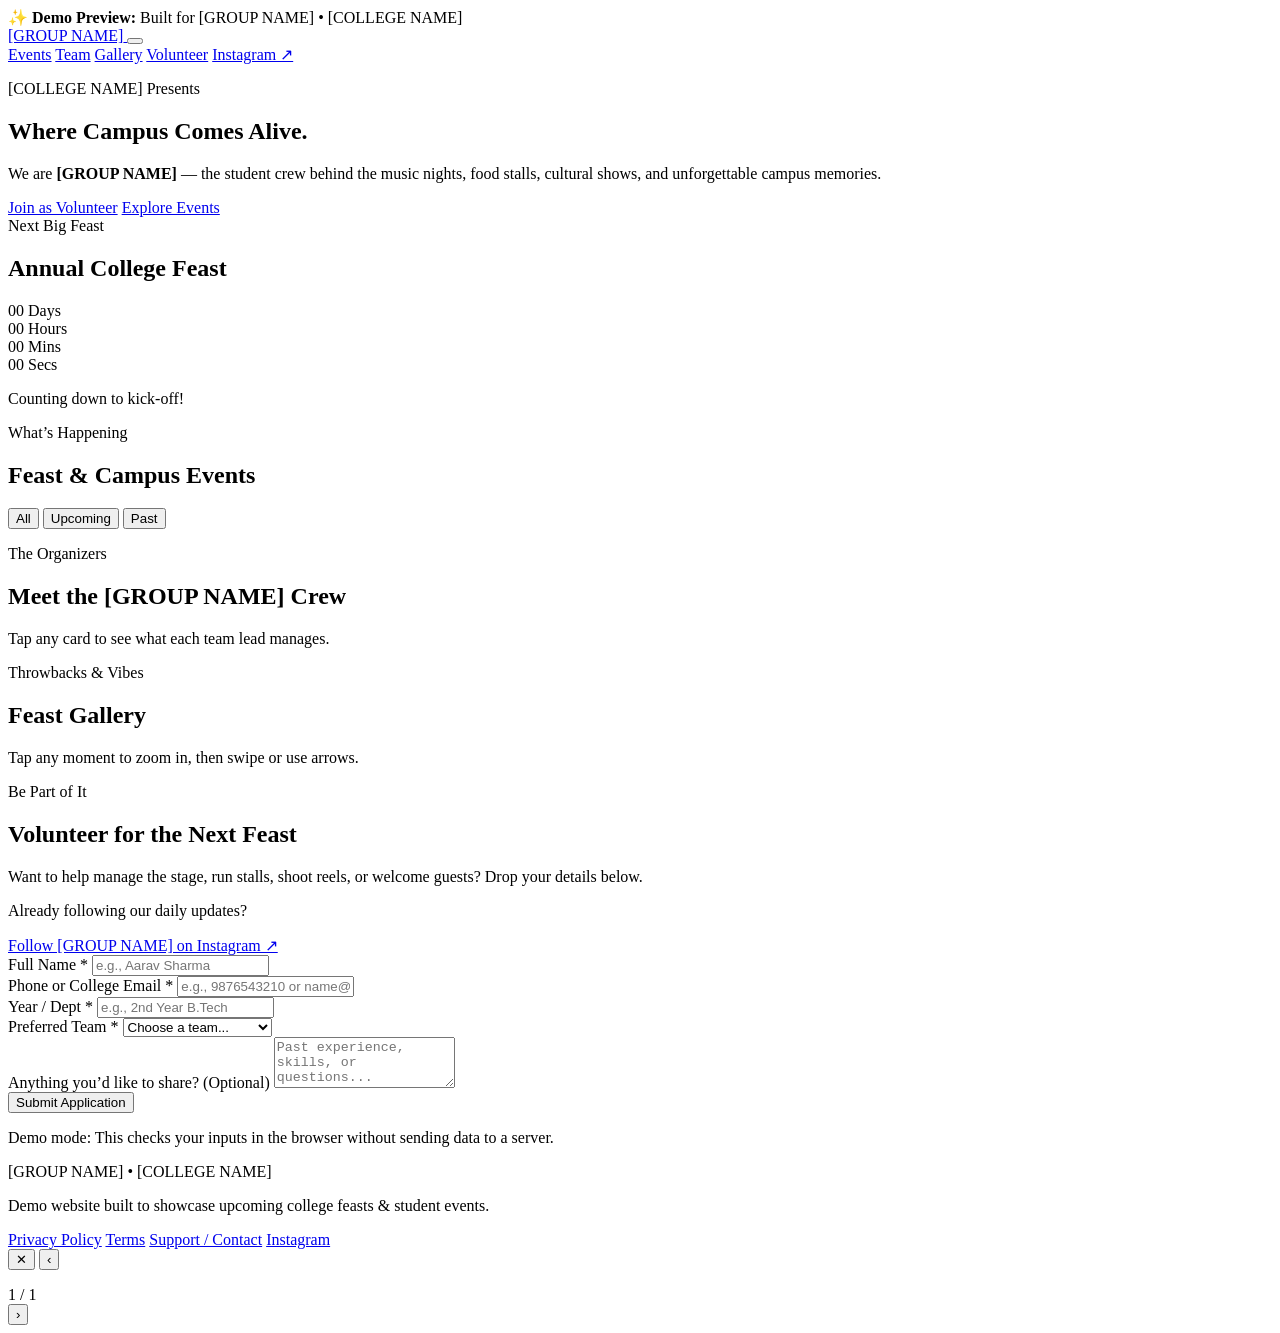
==== index.html @ ac1dd759 "Add initial HTML structure for demo website" ====
<!DOCTYPE html>
<html lang="en">
<head>
  <!-- Basic setup so text and emojis display properly on all devices -->
  <meta charset="UTF-8" />
  <!-- Makes the website fit phone screens properly (mobile-first!) -->
  <meta name="viewport" content="width=device-width, initial-scale=1.0" />
  <title>[GROUP NAME] — [COLLEGE NAME] Feast &amp; Events (Demo)</title>
  <meta name="description" content="Official demo website for [GROUP NAME] at [COLLEGE NAME]. Explore upcoming college feast events, team, gallery, and volunteer sign-ups." />

  <!-- Free Google Fonts: "Syne" for bold festival headings, "Plus Jakarta Sans" for clean reading -->
  <link rel="preconnect" href="https://fonts.googleapis.com" />
  <link rel="preconnect" href="https://fonts.gstatic.com" crossorigin />
  <link href="https://fonts.googleapis.com/css2?family=Plus+Jakarta+Sans:wght@400;500;600;700&family=Syne:wght@700;800&display=swap" rel="stylesheet" />

  <!-- Connects our design & colors file (we will create this next!) -->
  <link rel="stylesheet" href="style.css" />
</head>
<body>

  <!-- Small banner at the very top letting seniors know this is a demo -->
  <div class="demo-banner" role="note">
    <span>✨ <strong>Demo Preview:</strong> Built for [GROUP NAME] • [COLLEGE NAME]</span>
  </div>

  <!-- Top Navigation Bar -->
  <header class="site-header">
    <div class="container nav-container">
      <a href="#top" class="brand">
        <span class="brand-dot" aria-hidden="true"></span>
        <span>[GROUP NAME]</span>
      </a>

      <!-- Hamburger button (only visible on small phone screens) -->
      <button
        id="nav-toggle"
        class="nav-toggle"
        type="button"
        aria-expanded="false"
        aria-controls="main-nav"
        aria-label="Open navigation menu"
      >
        <span></span>
        <span></span>
        <span></span>
      </button>

      <!-- Navigation Links -->
      <nav id="main-nav" class="main-nav" aria-label="Main navigation">
        <a href="#events">Events</a>
        <a href="#team">Team</a>
        <a href="#gallery">Gallery</a>
        <a href="#volunteer">Volunteer</a>
        <a id="nav-ig-link" class="btn btn-sm btn-instagram" href="#" target="_blank" rel="noopener noreferrer">
          Instagram ↗
        </a>
      </nav>
    </div>
  </header>

  <main id="top">

    <!-- 1. HERO SECTION + COUNTDOWN -->
    <section class="hero">
      <div class="container hero-grid">
        <div class="hero-content reveal">
          <p class="eyebrow">[COLLEGE NAME] Presents</p>
          <h1>Where Campus Comes Alive.</h1>
          <p class="hero-subtitle">
            We are <strong>[GROUP NAME]</strong> — the student crew behind the music nights, food stalls, cultural shows, and unforgettable campus memories.
          </p>

          <div class="hero-actions">
            <a href="#volunteer" class="btn btn-primary">Join as Volunteer</a>
            <a href="#events" class="btn btn-outline-light">Explore Events</a>
          </div>
        </div>

        <!-- Countdown Card (Date comes from data.js!) -->
        <div class="countdown-card reveal" aria-live="polite">
          <span class="countdown-badge">Next Big Feast</span>
          <h2 id="countdown-event-name">Annual College Feast</h2>

          <div class="countdown-grid">
            <div class="time-box">
              <span id="cd-days" class="time-num">00</span>
              <span class="time-label">Days</span>
            </div>
            <div class="time-box">
              <span id="cd-hours" class="time-num">00</span>
              <span class="time-label">Hours</span>
            </div>
            <div class="time-box">
              <span id="cd-minutes" class="time-num">00</span>
              <span class="time-label">Mins</span>
            </div>
            <div class="time-box">
              <span id="cd-seconds" class="time-num">00</span>
              <span class="time-label">Secs</span>
            </div>
          </div>

          <p id="countdown-status" class="countdown-status">Counting down to kick-off!</p>
        </div>
      </div>
    </section>

    <!-- 2. ANIMATED STATS BAR (Numbers come from data.js!) -->
    <section class="stats-section" aria-label="Feast highlights">
      <div class="container">
        <div id="stats-grid" class="stats-grid">
          <!-- JavaScript fills these animated counters from data.js -->
        </div>
      </div>
    </section>

    <!-- 3. EVENTS SECTION (Cards + Upcoming/Past Filter) -->
    <section id="events" class="section">
      <div class="container">
        <div class="section-header reveal">
          <div>
            <p class="section-tag">What’s Happening</p>
            <h2>Feast &amp; Campus Events</h2>
          </div>

          <!-- Filter Buttons -->
          <div class="filter-bar" role="group" aria-label="Filter events">
            <button class="filter-btn active" type="button" data-filter="all">All</button>
            <button class="filter-btn" type="button" data-filter="upcoming">Upcoming</button>
            <button class="filter-btn" type="button" data-filter="past">Past</button>
          </div>
        </div>

        <div id="events-grid" class="events-grid">
          <!-- JavaScript fills event cards here from data.js -->
        </div>
      </div>
    </section>

    <!-- 4. TEAM SECTION (Tap or Click to Expand/Flip) -->
    <section id="team" class="section section-tinted">
      <div class="container">
        <div class="section-header reveal">
          <div>
            <p class="section-tag">The Organizers</p>
            <h2>Meet the [GROUP NAME] Crew</h2>
            <p class="section-desc">Tap any card to see what each team lead manages.</p>
          </div>
        </div>

        <div id="team-grid" class="team-grid">
          <!-- JavaScript fills team cards here from data.js -->
        </div>
      </div>
    </section>

    <!-- 5. GALLERY SECTION (Tap to open Lightbox) -->
    <section id="gallery" class="section">
      <div class="container">
        <div class="section-header reveal">
          <div>
            <p class="section-tag">Throwbacks &amp; Vibes</p>
            <h2>Feast Gallery</h2>
            <p class="section-desc">Tap any moment to zoom in, then swipe or use arrows.</p>
          </div>
        </div>

        <div id="gallery-grid" class="gallery-grid">
          <!-- JavaScript fills gallery tiles here from data.js -->
        </div>
      </div>
    </section>

    <!-- 6. VOLUNTEER / REGISTRATION FORM -->
    <section id="volunteer" class="section section-dark">
      <div class="container volunteer-layout">
        <div class="volunteer-info reveal">
          <p class="section-tag">Be Part of It</p>
          <h2>Volunteer for the Next Feast</h2>
          <p>
            Want to help manage the stage, run stalls, shoot reels, or welcome guests? Drop your details below.
          </p>
          <div class="ig-callout">
            <p>Already following our daily updates?</p>
            <a id="section-ig-link" class="btn btn-instagram" href="#" target="_blank" rel="noopener noreferrer">
              Follow [GROUP NAME] on Instagram ↗
            </a>
          </div>
        </div>

        <div class="form-card reveal">
          <!-- Front-end demo form (validated by script.js) -->
          <form id="volunteer-form" class="volunteer-form" novalidate>
            <div class="form-group">
              <label for="vol-name">Full Name *</label>
              <input id="vol-name" name="name" type="text" placeholder="e.g., Aarav Sharma" required />
              <span id="err-name" class="error-msg" aria-live="polite"></span>
            </div>

            <div class="form-group">
              <label for="vol-contact">Phone or College Email *</label>
              <input id="vol-contact" name="contact" type="text" placeholder="e.g., 9876543210 or name@college.edu" required />
              <span id="err-contact" class="error-msg" aria-live="polite"></span>
            </div>

            <div class="form-row">
              <div class="form-group">
                <label for="vol-year">Year / Dept *</label>
                <input id="vol-year" name="year" type="text" placeholder="e.g., 2nd Year B.Tech" required />
                <span id="err-year" class="error-msg" aria-live="polite"></span>
              </div>

              <div class="form-group">
                <label for="vol-role">Preferred Team *</label>
                <select id="vol-role" name="role" required>
                  <option value="">Choose a team...</option>
                  <option value="Stage & Sound">Stage &amp; Sound</option>
                  <option value="Food & Stalls">Food &amp; Stalls</option>
                  <option value="Social Media & Reels">Social Media &amp; Reels</option>
                  <option value="Logistics & Crowd">Logistics &amp; Crowd</option>
                </select>
                <span id="err-role" class="error-msg" aria-live="polite"></span>
              </div>
            </div>

            <div class="form-group">
              <label for="vol-notes">Anything you’d like to share? (Optional)</label>
              <textarea id="vol-notes" name="notes" rows="3" placeholder="Past experience, skills, or questions..."></textarea>
            </div>

            <button type="submit" class="btn btn-primary btn-full">Submit Application</button>
            <p class="form-note">Demo mode: This checks your inputs in the browser without sending data to a server.</p>
          </form>

          <!-- Success screen shown after valid submission -->
          <div id="form-success" class="form-success" hidden>
            <div class="success-icon" aria-hidden="true">✓</div>
            <h3>You’re on the Demo List!</h3>
            <p id="success-message">Thanks for volunteering with [GROUP NAME].</p>
            <button id="reset-form-btn" type="button" class="btn btn-outline-dark">Submit Another Response</button>
          </div>
        </div>
      </div>
    </section>

  </main>

  <!-- FOOTER -->
  <footer class="site-footer">
    <div class="container footer-grid">
      <div>
        <p class="footer-brand">[GROUP NAME] • [COLLEGE NAME]</p>
        <p class="footer-copy">Demo website built to showcase upcoming college feasts &amp; student events.</p>
      </div>

      <div class="footer-links">
        <a href="privacy.html">Privacy Policy</a>
        <a href="terms.html">Terms</a>
        <a href="support.html">Support / Contact</a>
        <a id="footer-ig-link" href="#" target="_blank" rel="noopener noreferrer">Instagram</a>
      </div>
    </div>
  </footer>

  <!-- LIGHTBOX MODAL (Hidden until a gallery photo is tapped) -->
  <div id="lightbox" class="lightbox" aria-hidden="true" role="dialog" aria-modal="true" aria-label="Gallery photo viewer">
    <button id="lightbox-close" class="lightbox-close" type="button" aria-label="Close photo viewer">✕</button>
    <button id="lightbox-prev" class="lightbox-nav lightbox-prev" type="button" aria-label="Previous photo">‹</button>

    <div class="lightbox-stage">
      <div id="lightbox-media" class="lightbox-media"></div>
      <div class="lightbox-info">
        <p id="lightbox-caption" class="lightbox-caption"></p>
        <span id="lightbox-counter" class="lightbox-counter">1 / 1</span>
      </div>
    </div>

    <button id="lightbox-next" class="lightbox-nav lightbox-next" type="button" aria-label="Next photo">›</button>
  </div>

  <!-- Scripts loaded at the bottom so the page shows up quickly first! -->
  <script src="data.js"></script>
  <script src="script.js"></script>
</body>
</html>
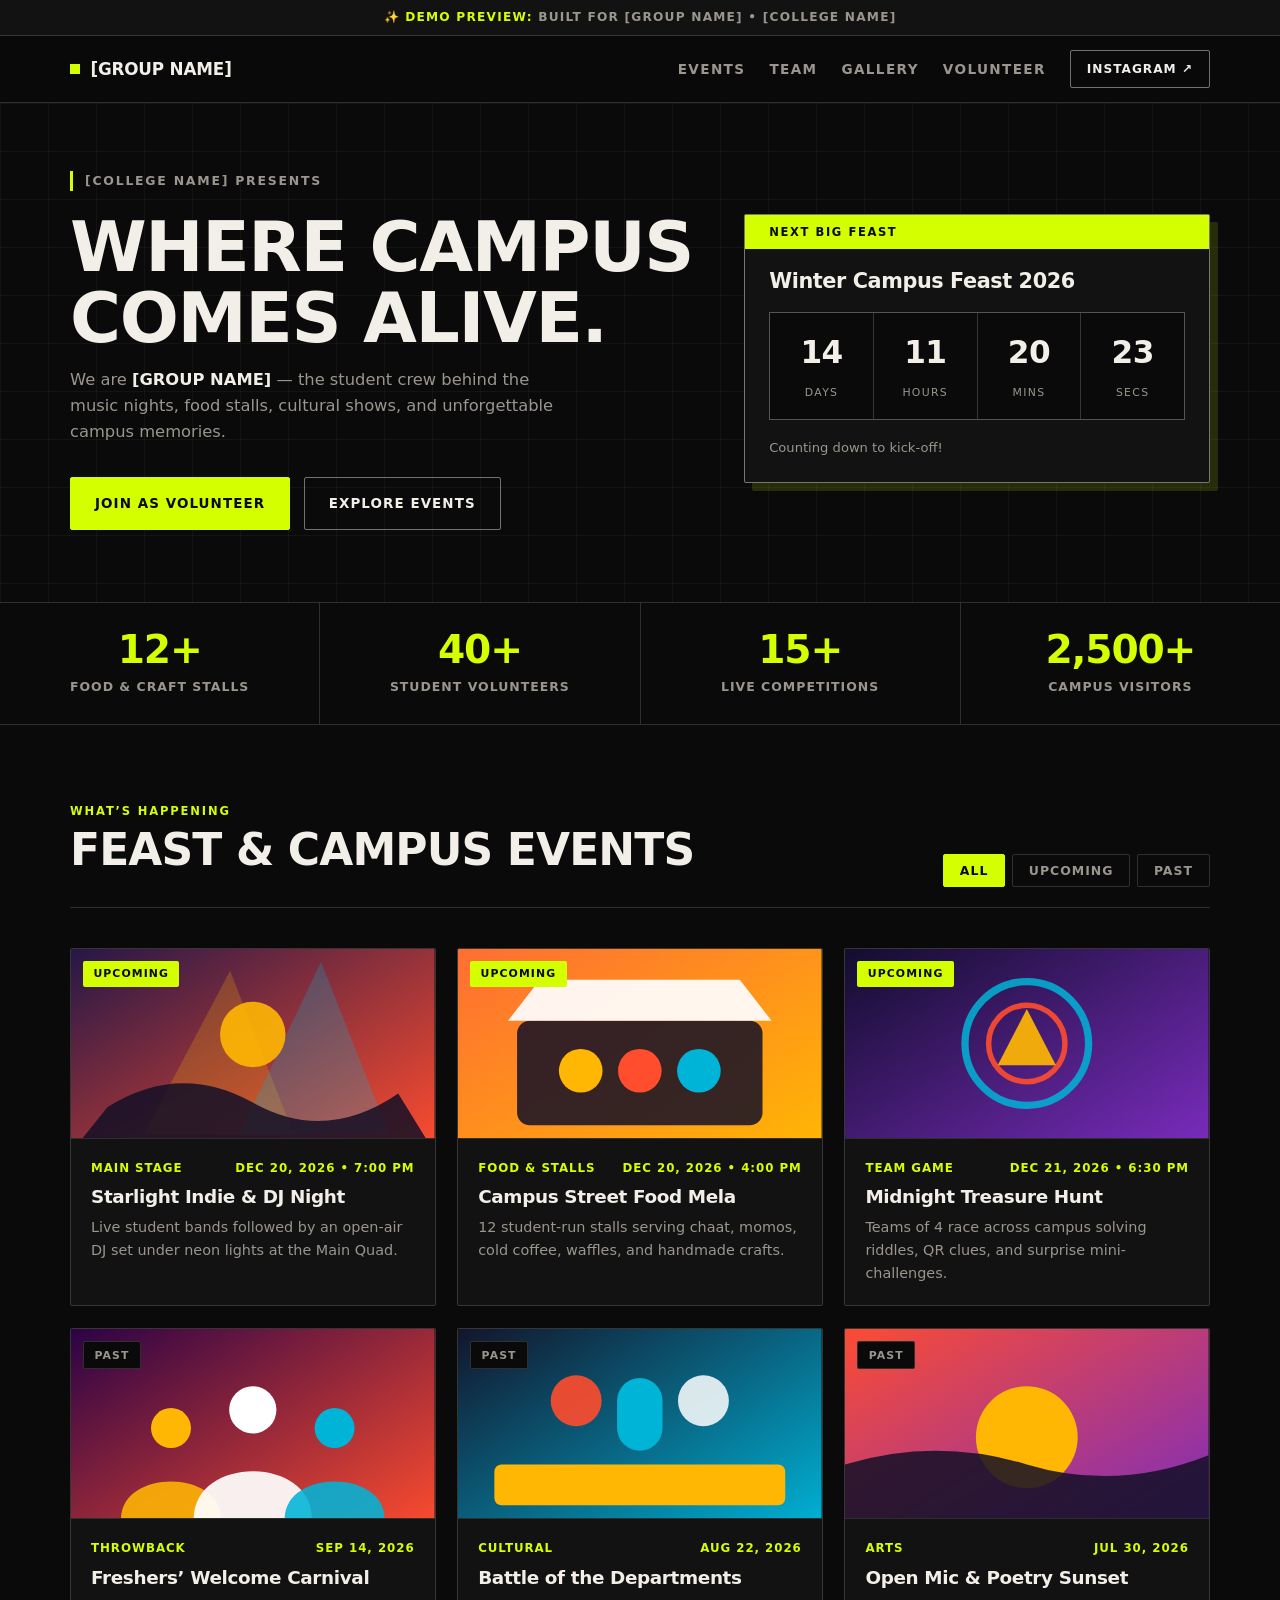
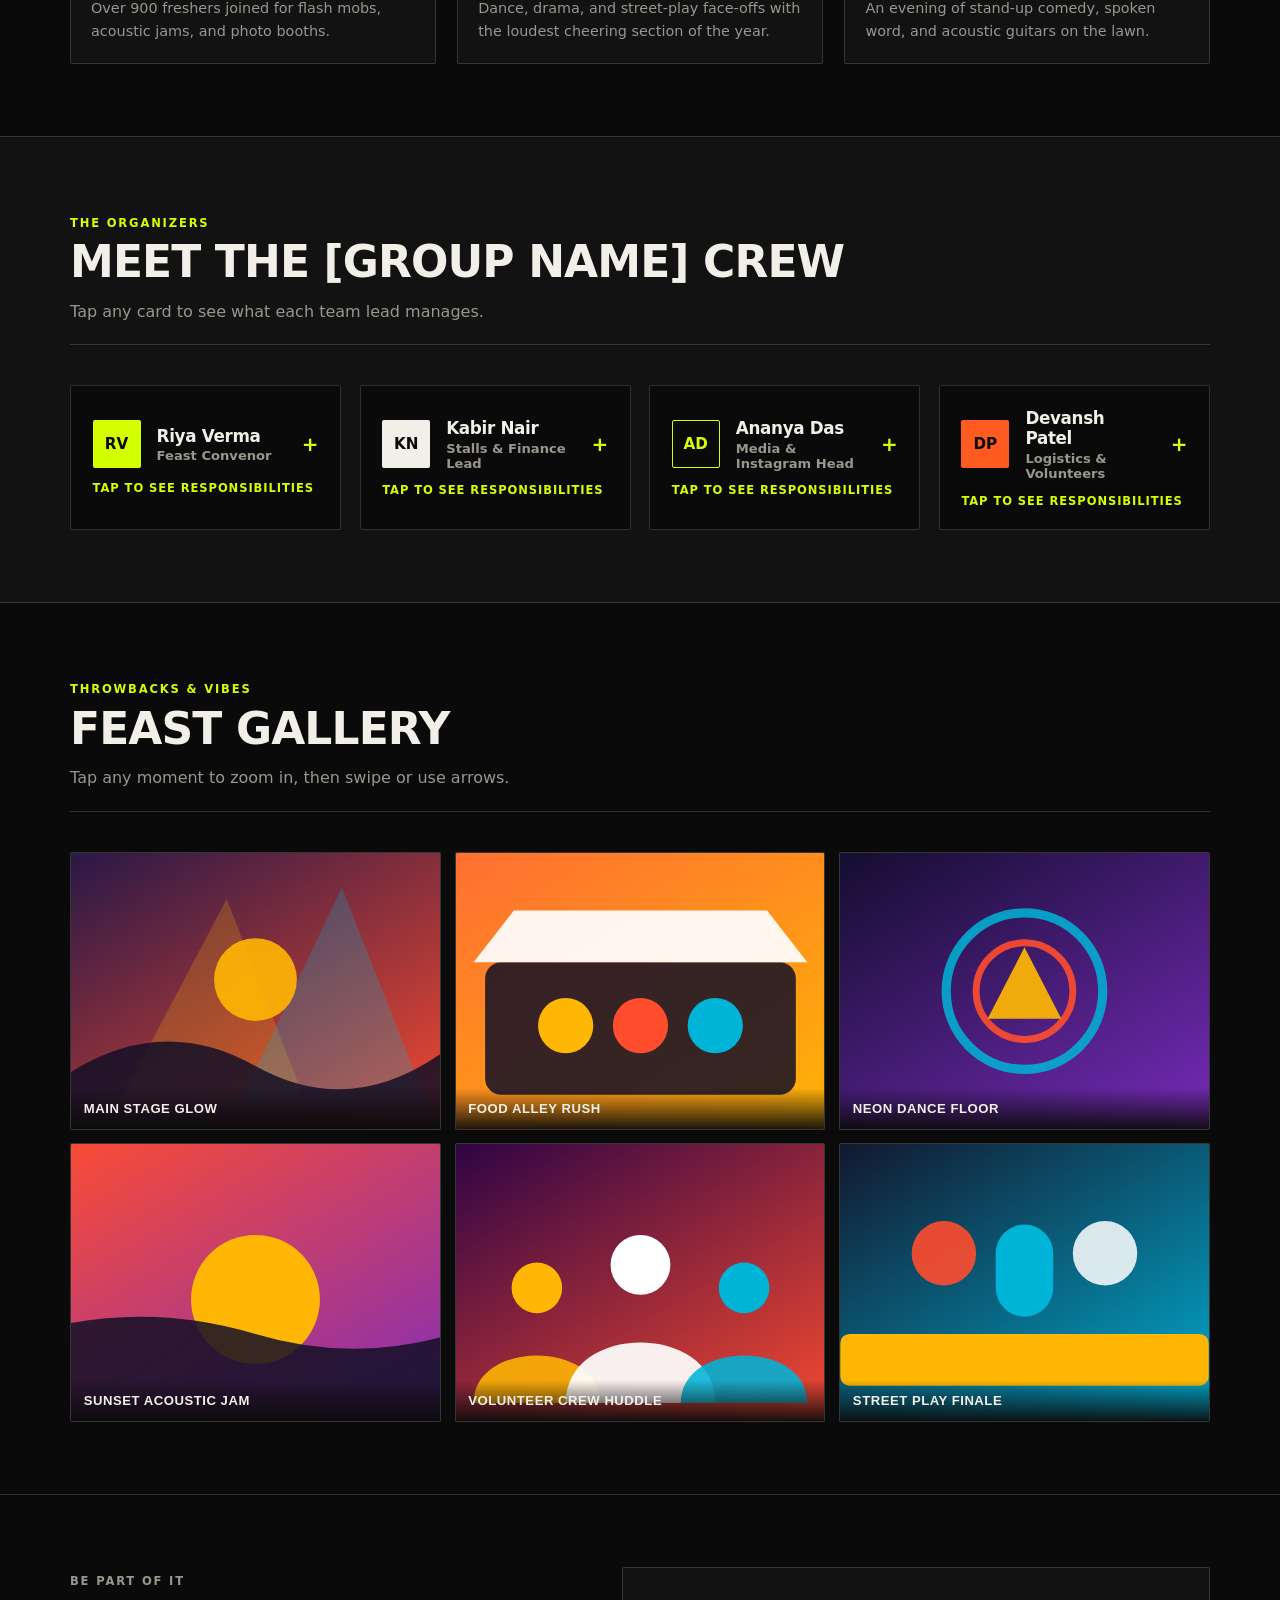
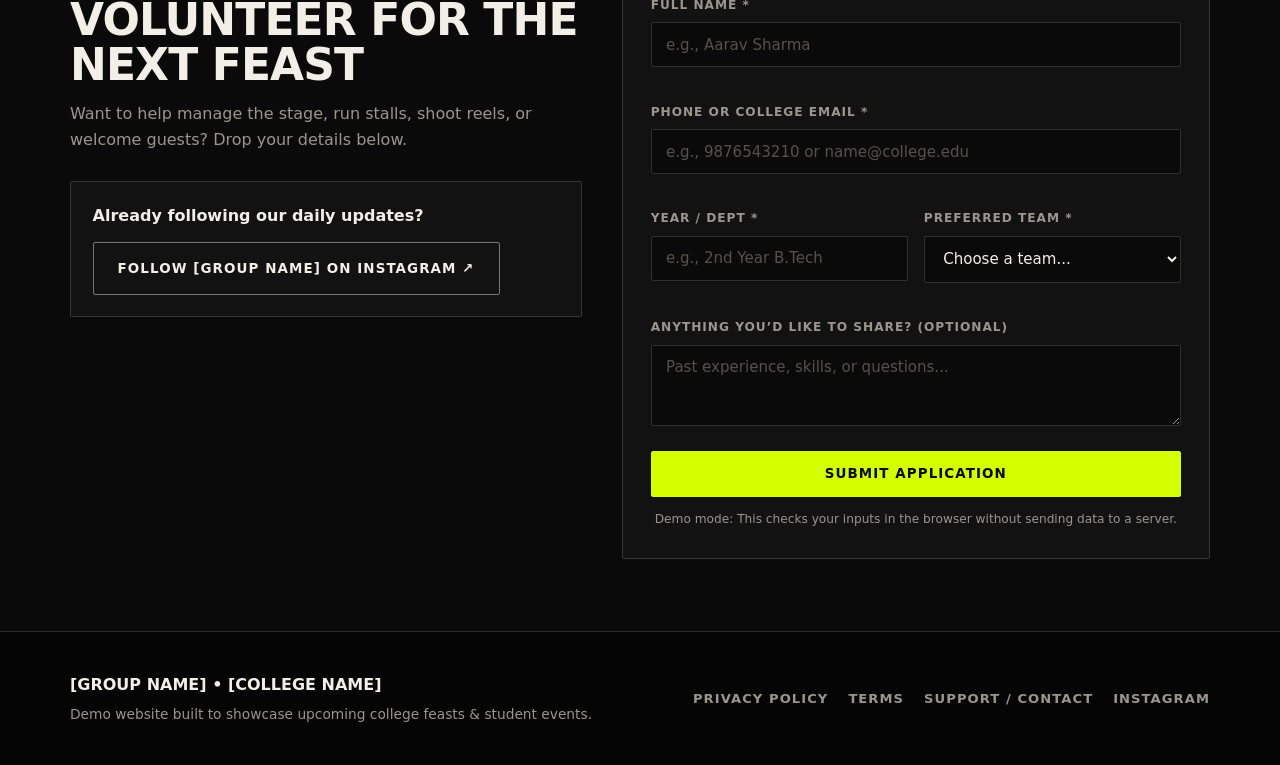
==== commit 0f6213ae: "Update comments and font links in index.html" ====
--- a/index.html
+++ b/index.html
@@ -1,24 +1,21 @@
 <!DOCTYPE html>
 <html lang="en">
 <head>
-  <!-- Basic setup so text and emojis display properly on all devices -->
   <meta charset="UTF-8" />
-  <!-- Makes the website fit phone screens properly (mobile-first!) -->
   <meta name="viewport" content="width=device-width, initial-scale=1.0" />
   <title>[GROUP NAME] — [COLLEGE NAME] Feast &amp; Events (Demo)</title>
   <meta name="description" content="Official demo website for [GROUP NAME] at [COLLEGE NAME]. Explore upcoming college feast events, team, gallery, and volunteer sign-ups." />
 
-  <!-- Free Google Fonts: "Syne" for bold festival headings, "Plus Jakarta Sans" for clean reading -->
+  <!-- Free Google Fonts: Bricolage Grotesque (bold & readable headlines) + DM Sans (clean body) -->
   <link rel="preconnect" href="https://fonts.googleapis.com" />
   <link rel="preconnect" href="https://fonts.gstatic.com" crossorigin />
-  <link href="https://fonts.googleapis.com/css2?family=Plus+Jakarta+Sans:wght@400;500;600;700&family=Syne:wght@700;800&display=swap" rel="stylesheet" />
-
-  <!-- Connects our design & colors file (we will create this next!) -->
+  <link href="https://fonts.googleapis.com/css2?family=Bricolage+Grotesque:wght@700;800&family=DM+Sans:wght@400;500;700&display=swap" rel="stylesheet" />
+
   <link rel="stylesheet" href="style.css" />
 </head>
 <body>
 
-  <!-- Small banner at the very top letting seniors know this is a demo -->
+  <!-- Top Demo Banner -->
   <div class="demo-banner" role="note">
     <span>✨ <strong>Demo Preview:</strong> Built for [GROUP NAME] • [COLLEGE NAME]</span>
   </div>
@@ -31,7 +28,6 @@
         <span>[GROUP NAME]</span>
       </a>
 
-      <!-- Hamburger button (only visible on small phone screens) -->
       <button
         id="nav-toggle"
         class="nav-toggle"
@@ -45,7 +41,6 @@
         <span></span>
       </button>
 
-      <!-- Navigation Links -->
       <nav id="main-nav" class="main-nav" aria-label="Main navigation">
         <a href="#events">Events</a>
         <a href="#team">Team</a>
@@ -76,7 +71,6 @@
           </div>
         </div>
 
-        <!-- Countdown Card (Date comes from data.js!) -->
         <div class="countdown-card reveal" aria-live="polite">
           <span class="countdown-badge">Next Big Feast</span>
           <h2 id="countdown-event-name">Annual College Feast</h2>
@@ -105,16 +99,14 @@
       </div>
     </section>
 
-    <!-- 2. ANIMATED STATS BAR (Numbers come from data.js!) -->
+    <!-- 2. ANIMATED STATS BAR -->
     <section class="stats-section" aria-label="Feast highlights">
       <div class="container">
-        <div id="stats-grid" class="stats-grid">
-          <!-- JavaScript fills these animated counters from data.js -->
-        </div>
-      </div>
-    </section>
-
-    <!-- 3. EVENTS SECTION (Cards + Upcoming/Past Filter) -->
+        <div id="stats-grid" class="stats-grid"></div>
+      </div>
+    </section>
+
+    <!-- 3. EVENTS SECTION -->
     <section id="events" class="section">
       <div class="container">
         <div class="section-header reveal">
@@ -123,7 +115,6 @@
             <h2>Feast &amp; Campus Events</h2>
           </div>
 
-          <!-- Filter Buttons -->
           <div class="filter-bar" role="group" aria-label="Filter events">
             <button class="filter-btn active" type="button" data-filter="all">All</button>
             <button class="filter-btn" type="button" data-filter="upcoming">Upcoming</button>
@@ -131,13 +122,11 @@
           </div>
         </div>
 
-        <div id="events-grid" class="events-grid">
-          <!-- JavaScript fills event cards here from data.js -->
-        </div>
-      </div>
-    </section>
-
-    <!-- 4. TEAM SECTION (Tap or Click to Expand/Flip) -->
+        <div id="events-grid" class="events-grid"></div>
+      </div>
+    </section>
+
+    <!-- 4. TEAM SECTION -->
     <section id="team" class="section section-tinted">
       <div class="container">
         <div class="section-header reveal">
@@ -148,13 +137,11 @@
           </div>
         </div>
 
-        <div id="team-grid" class="team-grid">
-          <!-- JavaScript fills team cards here from data.js -->
-        </div>
-      </div>
-    </section>
-
-    <!-- 5. GALLERY SECTION (Tap to open Lightbox) -->
+        <div id="team-grid" class="team-grid"></div>
+      </div>
+    </section>
+
+    <!-- 5. GALLERY SECTION -->
     <section id="gallery" class="section">
       <div class="container">
         <div class="section-header reveal">
@@ -165,13 +152,11 @@
           </div>
         </div>
 
-        <div id="gallery-grid" class="gallery-grid">
-          <!-- JavaScript fills gallery tiles here from data.js -->
-        </div>
-      </div>
-    </section>
-
-    <!-- 6. VOLUNTEER / REGISTRATION FORM -->
+        <div id="gallery-grid" class="gallery-grid"></div>
+      </div>
+    </section>
+
+    <!-- 6. VOLUNTEER FORM -->
     <section id="volunteer" class="section section-dark">
       <div class="container volunteer-layout">
         <div class="volunteer-info reveal">
@@ -189,7 +174,6 @@
         </div>
 
         <div class="form-card reveal">
-          <!-- Front-end demo form (validated by script.js) -->
           <form id="volunteer-form" class="volunteer-form" novalidate>
             <div class="form-group">
               <label for="vol-name">Full Name *</label>
@@ -232,7 +216,6 @@
             <p class="form-note">Demo mode: This checks your inputs in the browser without sending data to a server.</p>
           </form>
 
-          <!-- Success screen shown after valid submission -->
           <div id="form-success" class="form-success" hidden>
             <div class="success-icon" aria-hidden="true">✓</div>
             <h3>You’re on the Demo List!</h3>
@@ -262,7 +245,7 @@
     </div>
   </footer>
 
-  <!-- LIGHTBOX MODAL (Hidden until a gallery photo is tapped) -->
+  <!-- LIGHTBOX MODAL -->
   <div id="lightbox" class="lightbox" aria-hidden="true" role="dialog" aria-modal="true" aria-label="Gallery photo viewer">
     <button id="lightbox-close" class="lightbox-close" type="button" aria-label="Close photo viewer">✕</button>
     <button id="lightbox-prev" class="lightbox-nav lightbox-prev" type="button" aria-label="Previous photo">‹</button>
@@ -278,7 +261,6 @@
     <button id="lightbox-next" class="lightbox-nav lightbox-next" type="button" aria-label="Next photo">›</button>
   </div>
 
-  <!-- Scripts loaded at the bottom so the page shows up quickly first! -->
   <script src="data.js"></script>
   <script src="script.js"></script>
 </body>
--- a/style.css
+++ b/style.css
@@ -0,0 +1,1169 @@
+/* =========================================================
+   1. EDITORIAL NIGHT POSTER VARIABLES
+   Matte Black + Bone White + Acid Volt (Zero AI Gradients!)
+   ========================================================= */
+:root {
+  /* Surfaces */
+  --bg-main: #0a0a0a;
+  --bg-surface: #121212;
+  --bg-elevated: #161616;
+
+  /* Ink */
+  --text-main: #f2efe9;
+  --text-muted: #9a968e;
+
+  /* Sharp Poster Accents */
+  --accent-volt: #d4ff00;
+  --accent-orange: #ff5a1f;
+  --accent-ice: #e4e4e7;
+  --accent-danger: #ff3b5c;
+
+  /* Architectural Hairline Borders */
+  --border: rgba(242, 239, 233, 0.16);
+  --border-strong: rgba(242, 239, 233, 0.45);
+
+  /* Typography */
+  --font-display: "Syne", system-ui, -apple-system, sans-serif;
+  --font-body: "Plus Jakarta Sans", system-ui, -apple-system, sans-serif;
+
+  /* Sharp Geometry */
+  --container-max: 1140px;
+  --section-pad: 4.5rem 0;
+  --radius: 2px;
+}
+
+/* =========================================================
+   2. RESET & BASE (Mobile-First)
+   ========================================================= */
+*,
+*::before,
+*::after {
+  box-sizing: border-box;
+}
+
+html {
+  scroll-behavior: smooth;
+}
+
+body {
+  margin: 0;
+  font-family: var(--font-body);
+  background-color: var(--bg-main);
+  color: var(--text-main);
+  line-height: 1.6;
+  -webkit-font-smoothing: antialiased;
+}
+
+img,
+svg {
+  display: block;
+  max-width: 100%;
+}
+
+h1, h2 {
+  font-family: var(--font-display);
+  font-weight: 800;
+  text-transform: uppercase;
+  letter-spacing: -0.02em;
+  line-height: 1.02;
+  margin: 0 0 0.85rem;
+}
+
+h3, h4 {
+  font-family: var(--font-body);
+  font-weight: 700;
+  letter-spacing: -0.02em;
+  line-height: 1.2;
+  margin: 0 0 0.5rem;
+}
+
+p {
+  margin: 0 0 1rem;
+}
+
+a {
+  color: inherit;
+}
+
+.container {
+  width: min(92%, var(--container-max));
+  margin: 0 auto;
+}
+
+.section {
+  padding: var(--section-pad);
+}
+
+.section-tinted {
+  background-color: var(--bg-surface);
+  border-top: 1px solid var(--border);
+  border-bottom: 1px solid var(--border);
+}
+
+.section-dark {
+  background-color: var(--bg-main);
+  border-top: 1px solid var(--border);
+}
+
+.section-header {
+  display: flex;
+  flex-direction: column;
+  gap: 1.25rem;
+  margin-bottom: 2.5rem;
+  padding-bottom: 1.25rem;
+  border-bottom: 1px solid var(--border);
+}
+
+.section-tag {
+  display: inline-block;
+  font-size: 0.72rem;
+  font-weight: 700;
+  text-transform: uppercase;
+  letter-spacing: 0.16em;
+  color: var(--accent-volt);
+  margin-bottom: 0.5rem;
+}
+
+.section-header h2,
+.volunteer-info h2 {
+  font-size: clamp(1.85rem, 4vw, 2.75rem);
+}
+
+.section-desc {
+  color: var(--text-muted);
+  margin: 0;
+}
+
+/* =========================================================
+   3. DEMO STRIP & SHARP NAVBAR
+   ========================================================= */
+.demo-banner {
+  background: var(--bg-surface);
+  border-bottom: 1px solid var(--border);
+  color: var(--text-muted);
+  text-align: center;
+  font-size: 0.76rem;
+  text-transform: uppercase;
+  letter-spacing: 0.1em;
+  padding: 0.5rem 1rem;
+  font-weight: 600;
+}
+
+.demo-banner strong {
+  color: var(--accent-volt);
+}
+
+.site-header {
+  position: sticky;
+  top: 0;
+  z-index: 50;
+  background: rgba(10, 10, 10, 0.94);
+  backdrop-filter: blur(10px);
+  border-bottom: 1px solid var(--border);
+}
+
+.nav-container {
+  display: flex;
+  align-items: center;
+  justify-content: space-between;
+  min-height: 66px;
+  position: relative;
+}
+
+.brand {
+  display: inline-flex;
+  align-items: center;
+  gap: 0.65rem;
+  text-decoration: none;
+  font-family: var(--font-display);
+  font-weight: 800;
+  font-size: 1.05rem;
+  letter-spacing: -0.01em;
+  text-transform: uppercase;
+}
+
+.brand-dot {
+  width: 10px;
+  height: 10px;
+  border-radius: 0;
+  background: var(--accent-volt);
+}
+
+.nav-toggle {
+  display: flex;
+  flex-direction: column;
+  justify-content: center;
+  gap: 5px;
+  width: 42px;
+  height: 42px;
+  padding: 9px;
+  background: transparent;
+  border: 1px solid var(--border);
+  border-radius: var(--radius);
+  cursor: pointer;
+}
+
+.nav-toggle span {
+  display: block;
+  width: 100%;
+  height: 1.5px;
+  background: var(--text-main);
+  transition: transform 0.25s ease, opacity 0.25s ease;
+}
+
+.main-nav {
+  display: none;
+  position: absolute;
+  top: calc(100% + 1px);
+  left: 0;
+  right: 0;
+  flex-direction: column;
+  gap: 0.85rem;
+  padding: 1.25rem;
+  background: var(--bg-surface);
+  border: 1px solid var(--border);
+}
+
+.main-nav.open {
+  display: flex;
+}
+
+.main-nav a:not(.btn) {
+  text-decoration: none;
+  font-weight: 600;
+  font-size: 0.85rem;
+  text-transform: uppercase;
+  letter-spacing: 0.1em;
+  color: var(--text-muted);
+  transition: color 0.2s ease;
+}
+
+.main-nav a:not(.btn):hover {
+  color: var(--accent-volt);
+}
+
+/* =========================================================
+   4. SHARP EDITORIAL BUTTONS
+   ========================================================= */
+.btn {
+  display: inline-flex;
+  align-items: center;
+  justify-content: center;
+  gap: 0.5rem;
+  padding: 0.9rem 1.5rem;
+  border-radius: var(--radius);
+  font-family: var(--font-body);
+  font-weight: 700;
+  font-size: 0.84rem;
+  text-transform: uppercase;
+  letter-spacing: 0.08em;
+  text-decoration: none;
+  border: 1px solid transparent;
+  cursor: pointer;
+  transition: transform 0.18s ease, background-color 0.18s ease, color 0.18s ease, border-color 0.18s ease;
+}
+
+.btn:hover,
+.btn:focus-visible {
+  transform: translate(-2px, -2px);
+}
+
+.btn:active {
+  transform: translate(0, 0);
+}
+
+.btn-sm {
+  padding: 0.52rem 1rem;
+  font-size: 0.76rem;
+}
+
+.btn-full {
+  width: 100%;
+}
+
+.btn-primary {
+  background-color: var(--accent-volt);
+  color: #0a0a0a;
+  border-color: var(--accent-volt);
+}
+
+.btn-primary:hover {
+  background-color: #e4ff4d;
+}
+
+.btn-outline-light,
+.btn-outline-dark {
+  border-color: var(--border-strong);
+  color: var(--text-main);
+  background: transparent;
+}
+
+.btn-outline-light:hover,
+.btn-outline-dark:hover {
+  border-color: var(--accent-volt);
+  color: var(--accent-volt);
+}
+
+.btn-instagram {
+  background: transparent;
+  border-color: var(--border-strong);
+  color: var(--text-main);
+}
+
+.btn-instagram:hover {
+  background: var(--text-main);
+  color: #0a0a0a;
+}
+
+/* =========================================================
+   5. HERO (Architectural Grid + Ticket-Stub Countdown)
+   ========================================================= */
+.hero {
+  background-color: var(--bg-main);
+  background-image:
+    linear-gradient(to right, rgba(242, 239, 233, 0.04) 1px, transparent 1px),
+    linear-gradient(to bottom, rgba(242, 239, 233, 0.04) 1px, transparent 1px);
+  background-size: 48px 48px;
+  padding: 4rem 0 4.5rem;
+  border-bottom: 1px solid var(--border);
+}
+
+.hero-grid {
+  display: grid;
+  gap: 2.75rem;
+  align-items: center;
+}
+
+.eyebrow {
+  display: inline-block;
+  border-left: 3px solid var(--accent-volt);
+  padding-left: 0.75rem;
+  color: var(--text-muted);
+  font-weight: 700;
+  font-size: 0.78rem;
+  text-transform: uppercase;
+  letter-spacing: 0.14em;
+  margin-bottom: 1.25rem;
+}
+
+.hero h1 {
+  font-size: clamp(2.5rem, 6.2vw, 4.35rem);
+  color: var(--text-main);
+}
+
+.hero-subtitle {
+  color: var(--text-muted);
+  font-size: 1.02rem;
+  max-width: 48ch;
+  margin-bottom: 2rem;
+}
+
+.hero-subtitle strong {
+  color: var(--text-main);
+}
+
+.hero-actions {
+  display: flex;
+  flex-wrap: wrap;
+  gap: 0.85rem;
+}
+
+/* Festival Pass / Ticket-Stub Countdown */
+.countdown-card {
+  background: var(--bg-surface);
+  border: 1px solid var(--border-strong);
+  border-radius: var(--radius);
+  padding: 1.5rem;
+  box-shadow: 8px 8px 0 rgba(212, 255, 0, 0.14);
+}
+
+.countdown-badge {
+  display: block;
+  background: var(--accent-volt);
+  color: #0a0a0a;
+  font-size: 0.72rem;
+  font-weight: 800;
+  text-transform: uppercase;
+  letter-spacing: 0.14em;
+  padding: 0.5rem 1.5rem;
+  margin: -1.5rem -1.5rem 1.35rem;
+}
+
+.countdown-card h2 {
+  font-family: var(--font-body);
+  text-transform: none;
+  font-size: 1.3rem;
+  font-weight: 700;
+  margin-bottom: 1.25rem;
+}
+
+.countdown-grid {
+  display: grid;
+  grid-template-columns: repeat(4, 1fr);
+  gap: 1px;
+  background: var(--border);
+  border: 1px solid var(--border);
+}
+
+.time-box {
+  background: var(--bg-main);
+  padding: 0.95rem 0.35rem;
+  text-align: center;
+}
+
+.time-num {
+  display: block;
+  font-size: clamp(1.4rem, 4vw, 1.95rem);
+  font-weight: 700;
+  letter-spacing: -0.02em;
+  font-variant-numeric: tabular-nums;
+  color: var(--text-main);
+}
+
+.time-label {
+  font-size: 0.68rem;
+  text-transform: uppercase;
+  letter-spacing: 0.12em;
+  color: var(--text-muted);
+}
+
+.countdown-status {
+  margin: 1.1rem 0 0;
+  font-size: 0.82rem;
+  color: var(--text-muted);
+}
+
+/* =========================================================
+   6. EDITORIAL STATS STRIP (No Floating SaaS Cards)
+   ========================================================= */
+.stats-section {
+  background: var(--bg-main);
+  border-bottom: 1px solid var(--border);
+}
+
+.stats-section .container {
+  width: 100%;
+  max-width: none;
+}
+
+.stats-grid {
+  display: grid;
+  grid-template-columns: repeat(2, 1fr);
+  gap: 1px;
+  background: var(--border);
+}
+
+.stat-card {
+  background: var(--bg-main);
+  padding: 1.65rem 1rem;
+  text-align: center;
+}
+
+.stat-number {
+  font-size: clamp(1.85rem, 4vw, 2.45rem);
+  font-weight: 700;
+  letter-spacing: -0.03em;
+  font-variant-numeric: tabular-nums;
+  color: var(--accent-volt);
+  line-height: 1.05;
+}
+
+.stat-label {
+  font-size: 0.78rem;
+  font-weight: 600;
+  text-transform: uppercase;
+  letter-spacing: 0.08em;
+  color: var(--text-muted);
+  margin-top: 0.45rem;
+}
+
+/* =========================================================
+   7. EVENTS SECTION & SHARP FILTERS
+   ========================================================= */
+.filter-bar {
+  display: inline-flex;
+  flex-wrap: wrap;
+  gap: 0.4rem;
+}
+
+.filter-btn {
+  padding: 0.5rem 1rem;
+  border-radius: var(--radius);
+  border: 1px solid var(--border);
+  background: transparent;
+  font-family: var(--font-body);
+  font-weight: 700;
+  font-size: 0.78rem;
+  text-transform: uppercase;
+  letter-spacing: 0.08em;
+  color: var(--text-muted);
+  cursor: pointer;
+  transition: background-color 0.2s ease, color 0.2s ease, border-color 0.2s ease;
+}
+
+.filter-btn:hover {
+  border-color: var(--text-main);
+  color: var(--text-main);
+}
+
+.filter-btn.active {
+  background: var(--accent-volt);
+  color: #0a0a0a;
+  border-color: var(--accent-volt);
+}
+
+.events-grid {
+  display: grid;
+  grid-template-columns: 1fr;
+  gap: 1.35rem;
+}
+
+.event-card {
+  background: var(--bg-surface);
+  border: 1px solid var(--border);
+  border-radius: var(--radius);
+  overflow: hidden;
+  transition: transform 0.2s ease, border-color 0.2s ease;
+}
+
+.event-card:hover {
+  transform: translateY(-4px);
+  border-color: var(--border-strong);
+}
+
+.event-media {
+  position: relative;
+  height: 190px;
+  overflow: hidden;
+  background: var(--bg-main);
+  border-bottom: 1px solid var(--border);
+}
+
+.event-media img,
+.event-media svg {
+  width: 100%;
+  height: 100%;
+  object-fit: cover;
+}
+
+.event-badge {
+  position: absolute;
+  top: 12px;
+  left: 12px;
+  padding: 0.28rem 0.65rem;
+  border-radius: var(--radius);
+  font-size: 0.68rem;
+  font-weight: 800;
+  text-transform: uppercase;
+  letter-spacing: 0.1em;
+  background: var(--accent-volt);
+  color: #0a0a0a;
+}
+
+.event-badge.is-past {
+  background: #0a0a0a;
+  color: var(--text-muted);
+  border: 1px solid var(--border);
+}
+
+.event-body {
+  padding: 1.25rem;
+}
+
+.event-meta {
+  display: flex;
+  justify-content: space-between;
+  align-items: center;
+  gap: 0.5rem;
+  font-size: 0.74rem;
+  font-weight: 700;
+  text-transform: uppercase;
+  letter-spacing: 0.08em;
+  color: var(--accent-volt);
+  margin-bottom: 0.55rem;
+}
+
+.event-body h3 {
+  font-size: 1.15rem;
+}
+
+.event-body p {
+  color: var(--text-muted);
+  font-size: 0.9rem;
+  margin: 0;
+}
+
+/* =========================================================
+   8. TEAM SECTION (Tap to Expand)
+   ========================================================= */
+.team-grid {
+  display: grid;
+  grid-template-columns: 1fr;
+  gap: 1.15rem;
+}
+
+.team-card {
+  width: 100%;
+  text-align: left;
+  background: var(--bg-main);
+  border: 1px solid var(--border);
+  border-radius: var(--radius);
+  padding: 1.35rem;
+  cursor: pointer;
+  font-family: var(--font-body);
+  color: var(--text-main);
+  transition: border-color 0.2s ease, transform 0.2s ease;
+}
+
+.team-card:hover {
+  transform: translateY(-2px);
+  border-color: var(--border-strong);
+}
+
+.team-top {
+  display: flex;
+  align-items: center;
+  gap: 1rem;
+}
+
+.team-avatar {
+  width: 48px;
+  height: 48px;
+  flex-shrink: 0;
+  border-radius: var(--radius);
+  display: grid;
+  place-items: center;
+  font-weight: 800;
+  font-size: 0.95rem;
+  background: var(--accent-volt);
+  color: #0a0a0a;
+}
+
+.team-avatar[data-accent="gold"] {
+  background: var(--text-main);
+  color: #0a0a0a;
+}
+
+.team-avatar[data-accent="teal"] {
+  background: transparent;
+  border: 1px solid var(--accent-volt);
+  color: var(--accent-volt);
+}
+
+.team-avatar[data-accent="violet"] {
+  background: var(--accent-orange);
+  color: #0a0a0a;
+}
+
+.team-heading {
+  flex: 1;
+}
+
+.team-heading h3 {
+  font-size: 1.05rem;
+  margin-bottom: 0.15rem;
+}
+
+.team-role {
+  font-size: 0.82rem;
+  font-weight: 600;
+  color: var(--text-muted);
+  margin: 0;
+}
+
+.team-toggle-icon {
+  font-size: 1.25rem;
+  font-weight: 600;
+  color: var(--accent-volt);
+  transition: transform 0.25s ease;
+}
+
+.team-card.is-open .team-toggle-icon {
+  transform: rotate(45deg);
+}
+
+.team-details {
+  display: none;
+  margin-top: 1rem;
+  padding-top: 0.9rem;
+  border-top: 1px dashed var(--border);
+  font-size: 0.88rem;
+  color: var(--text-muted);
+}
+
+.team-details strong {
+  color: var(--text-main);
+}
+
+.team-card.is-open .team-details {
+  display: block;
+  animation: fadeSlideIn 0.25s ease forwards;
+}
+
+.team-hint {
+  display: block;
+  margin-top: 0.8rem;
+  font-size: 0.72rem;
+  font-weight: 700;
+  text-transform: uppercase;
+  letter-spacing: 0.08em;
+  color: var(--accent-volt);
+}
+
+.team-card.is-open .team-hint {
+  display: none;
+}
+
+/* =========================================================
+   9. GALLERY & LIGHTBOX
+   ========================================================= */
+.gallery-grid {
+  display: grid;
+  grid-template-columns: repeat(2, 1fr);
+  gap: 0.85rem;
+}
+
+.gallery-card {
+  position: relative;
+  border: 1px solid var(--border);
+  padding: 0;
+  border-radius: var(--radius);
+  overflow: hidden;
+  aspect-ratio: 4 / 3;
+  cursor: pointer;
+  background: var(--bg-surface);
+}
+
+.gallery-card img,
+.gallery-card svg {
+  width: 100%;
+  height: 100%;
+  object-fit: cover;
+  transition: transform 0.35s ease;
+}
+
+.gallery-card:hover img,
+.gallery-card:hover svg {
+  transform: scale(1.05);
+}
+
+.gallery-overlay {
+  position: absolute;
+  inset: auto 0 0 0;
+  padding: 0.8rem;
+  background: linear-gradient(to top, rgba(10, 10, 10, 0.92), transparent);
+  color: var(--text-main);
+  text-align: left;
+  font-weight: 700;
+  font-size: 0.82rem;
+  text-transform: uppercase;
+  letter-spacing: 0.04em;
+}
+
+/* Lightbox Modal */
+.lightbox {
+  position: fixed;
+  inset: 0;
+  z-index: 100;
+  background: rgba(10, 10, 10, 0.96);
+  display: flex;
+  align-items: center;
+  justify-content: center;
+  padding: 1rem;
+  opacity: 0;
+  visibility: hidden;
+  transition: opacity 0.25s ease, visibility 0.25s ease;
+}
+
+.lightbox.is-open {
+  opacity: 1;
+  visibility: visible;
+}
+
+.lightbox-stage {
+  width: min(92vw, 760px);
+  text-align: center;
+  color: var(--text-main);
+}
+
+.lightbox-media {
+  border-radius: var(--radius);
+  overflow: hidden;
+  background: var(--bg-surface);
+  border: 1px solid var(--border);
+  aspect-ratio: 16 / 10;
+  display: flex;
+  align-items: center;
+  justify-content: center;
+}
+
+.lightbox-media img,
+.lightbox-media svg {
+  width: 100%;
+  height: 100%;
+  object-fit: contain;
+}
+
+.lightbox-info {
+  margin-top: 1rem;
+}
+
+.lightbox-caption {
+  margin: 0 0 0.35rem;
+  font-size: 0.96rem;
+}
+
+.lightbox-counter {
+  font-size: 0.78rem;
+  letter-spacing: 0.12em;
+  color: var(--accent-volt);
+  font-weight: 700;
+}
+
+.lightbox-close,
+.lightbox-nav {
+  position: fixed;
+  background: var(--bg-surface);
+  color: var(--text-main);
+  border: 1px solid var(--border-strong);
+  border-radius: var(--radius);
+  width: 44px;
+  height: 44px;
+  font-size: 1.35rem;
+  cursor: pointer;
+  display: grid;
+  place-items: center;
+}
+
+.lightbox-close {
+  top: 16px;
+  right: 16px;
+}
+
+.lightbox-prev {
+  left: 12px;
+  top: 50%;
+  transform: translateY(-50%);
+}
+
+.lightbox-next {
+  right: 12px;
+  top: 50%;
+  transform: translateY(-50%);
+}
+
+/* =========================================================
+   10. VOLUNTEER FORM
+   ========================================================= */
+.volunteer-layout {
+  display: grid;
+  gap: 2.5rem;
+  align-items: start;
+}
+
+.volunteer-info p {
+  color: var(--text-muted);
+}
+
+.ig-callout {
+  margin-top: 1.75rem;
+  padding: 1.35rem;
+  border-radius: var(--radius);
+  background: var(--bg-surface);
+  border: 1px solid var(--border);
+}
+
+.ig-callout p {
+  margin-bottom: 0.85rem;
+  font-weight: 600;
+  color: var(--text-main);
+}
+
+.form-card {
+  background: var(--bg-surface);
+  color: var(--text-main);
+  border: 1px solid var(--border);
+  border-radius: var(--radius);
+  padding: 1.75rem;
+}
+
+.form-group {
+  margin-bottom: 1.1rem;
+}
+
+.form-row {
+  display: grid;
+  gap: 1rem;
+}
+
+label {
+  display: block;
+  font-weight: 700;
+  font-size: 0.76rem;
+  text-transform: uppercase;
+  letter-spacing: 0.08em;
+  color: var(--text-muted);
+  margin-bottom: 0.45rem;
+}
+
+input,
+select,
+textarea {
+  width: 100%;
+  padding: 0.78rem 0.9rem;
+  border-radius: var(--radius);
+  border: 1px solid var(--border);
+  font-family: var(--font-body);
+  font-size: 0.94rem;
+  background: var(--bg-main);
+  color: var(--text-main);
+}
+
+input::placeholder,
+textarea::placeholder {
+  color: #55524d;
+}
+
+select option {
+  background: var(--bg-surface);
+  color: var(--text-main);
+}
+
+input:focus,
+select:focus,
+textarea:focus {
+  outline: 1px solid var(--accent-volt);
+  border-color: var(--accent-volt);
+}
+
+.input-error {
+  border-color: var(--accent-danger);
+}
+
+.error-msg {
+  display: block;
+  min-height: 1.1em;
+  font-size: 0.78rem;
+  font-weight: 600;
+  color: var(--accent-danger);
+  margin-top: 0.25rem;
+}
+
+.form-note {
+  margin: 0.85rem 0 0;
+  font-size: 0.76rem;
+  color: var(--text-muted);
+  text-align: center;
+}
+
+.form-success {
+  text-align: center;
+  padding: 1.5rem 0.5rem;
+}
+
+.success-icon {
+  width: 60px;
+  height: 60px;
+  margin: 0 auto 1rem;
+  border-radius: var(--radius);
+  background: var(--accent-volt);
+  color: #0a0a0a;
+  font-size: 1.85rem;
+  font-weight: 800;
+  display: grid;
+  place-items: center;
+  animation: popIn 0.45s cubic-bezier(0.22, 1.25, 0.36, 1) forwards;
+}
+
+/* =========================================================
+   11. FOOTER & PLACEHOLDER LEGAL PAGES
+   ========================================================= */
+.site-footer {
+  background: #050505;
+  color: var(--text-main);
+  padding: 2.5rem 0;
+  border-top: 1px solid var(--border);
+}
+
+.footer-grid {
+  display: flex;
+  flex-direction: column;
+  gap: 1.5rem;
+}
+
+.footer-brand {
+  font-family: var(--font-display);
+  font-weight: 800;
+  text-transform: uppercase;
+  font-size: 1rem;
+  margin-bottom: 0.35rem;
+}
+
+.footer-copy {
+  color: var(--text-muted);
+  font-size: 0.86rem;
+  margin: 0;
+}
+
+.footer-links {
+  display: flex;
+  flex-wrap: wrap;
+  gap: 1.25rem;
+}
+
+.footer-links a {
+  text-decoration: none;
+  color: var(--text-muted);
+  font-weight: 600;
+  font-size: 0.82rem;
+  text-transform: uppercase;
+  letter-spacing: 0.08em;
+}
+
+.footer-links a:hover {
+  color: var(--accent-volt);
+}
+
+.legal-main {
+  min-height: 70vh;
+  display: flex;
+  align-items: center;
+  padding: 3rem 0;
+}
+
+.legal-card {
+  background: var(--bg-surface);
+  border: 1px solid var(--border);
+  border-radius: var(--radius);
+  padding: 2.25rem;
+  max-width: 680px;
+  margin: 0 auto;
+}
+
+/* =========================================================
+   12. SCROLL-REVEAL & KEYFRAMES (Transform + Opacity only!)
+   ========================================================= */
+.reveal {
+  opacity: 0;
+  transform: translateY(18px);
+  transition: opacity 0.55s ease, transform 0.55s ease;
+}
+
+.reveal.is-visible {
+  opacity: 1;
+  transform: translateY(0);
+}
+
+@keyframes fadeSlideIn {
+  from {
+    opacity: 0;
+    transform: translateY(-6px);
+  }
+  to {
+    opacity: 1;
+    transform: translateY(0);
+  }
+}
+
+@keyframes popIn {
+  0% {
+    opacity: 0;
+    transform: scale(0.5);
+  }
+  100% {
+    opacity: 1;
+    transform: scale(1);
+  }
+}
+
+/* =========================================================
+   13. TABLET & DESKTOP BREAKPOINTS
+   ========================================================= */
+@media (min-width: 768px) {
+  .nav-toggle {
+    display: none;
+  }
+
+  .main-nav {
+    display: flex;
+    position: static;
+    flex-direction: row;
+    align-items: center;
+    gap: 1.5rem;
+    padding: 0;
+    background: transparent;
+    border: none;
+  }
+
+  .section-header {
+    flex-direction: row;
+    align-items: flex-end;
+    justify-content: space-between;
+  }
+
+  .stats-grid {
+    grid-template-columns: repeat(4, 1fr);
+  }
+
+  .events-grid {
+    grid-template-columns: repeat(2, 1fr);
+  }
+
+  .team-grid {
+    grid-template-columns: repeat(2, 1fr);
+  }
+
+  .gallery-grid {
+    grid-template-columns: repeat(3, 1fr);
+  }
+
+  .form-row {
+    grid-template-columns: 1fr 1fr;
+  }
+
+  .volunteer-layout {
+    grid-template-columns: 1fr 1.15fr;
+  }
+
+  .footer-grid {
+    flex-direction: row;
+    align-items: center;
+    justify-content: space-between;
+  }
+}
+
+@media (min-width: 992px) {
+  .events-grid {
+    grid-template-columns: repeat(3, 1fr);
+  }
+
+  .hero-grid {
+    grid-template-columns: 1.15fr 0.85fr;
+  }
+
+  .team-grid {
+    grid-template-columns: repeat(4, 1fr);
+  }
+}
+
+/* =========================================================
+   14. ACCESSIBILITY: REDUCED MOTION
+   ========================================================= */
+@media (prefers-reduced-motion: reduce) {
+  html {
+    scroll-behavior: auto;
+  }
+
+  *,
+  *::before,
+  *::after {
+    animation-duration: 0.01ms !important;
+    animation-iteration-count: 1 !important;
+    transition-duration: 0.01ms !important;
+  }
+
+  .reveal {
+    opacity: 1;
+    transform: none;
+  }
+}
